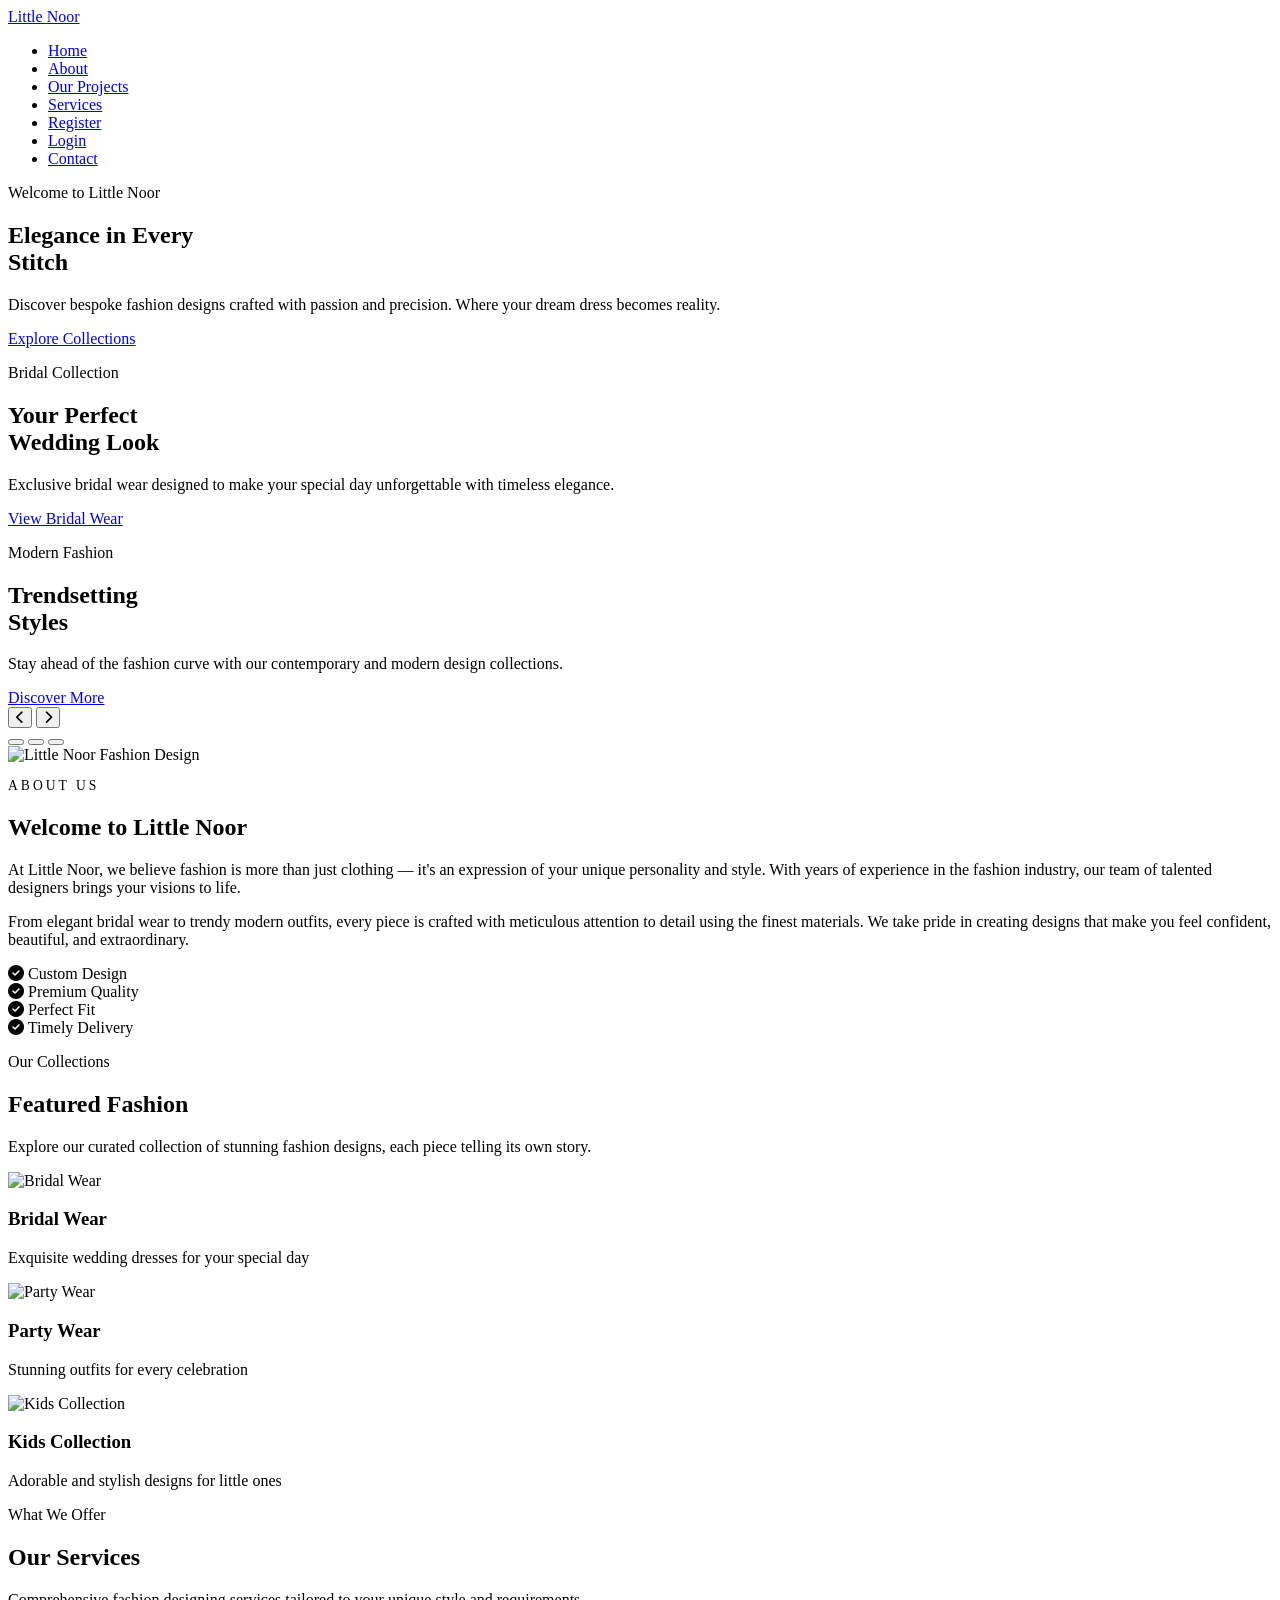
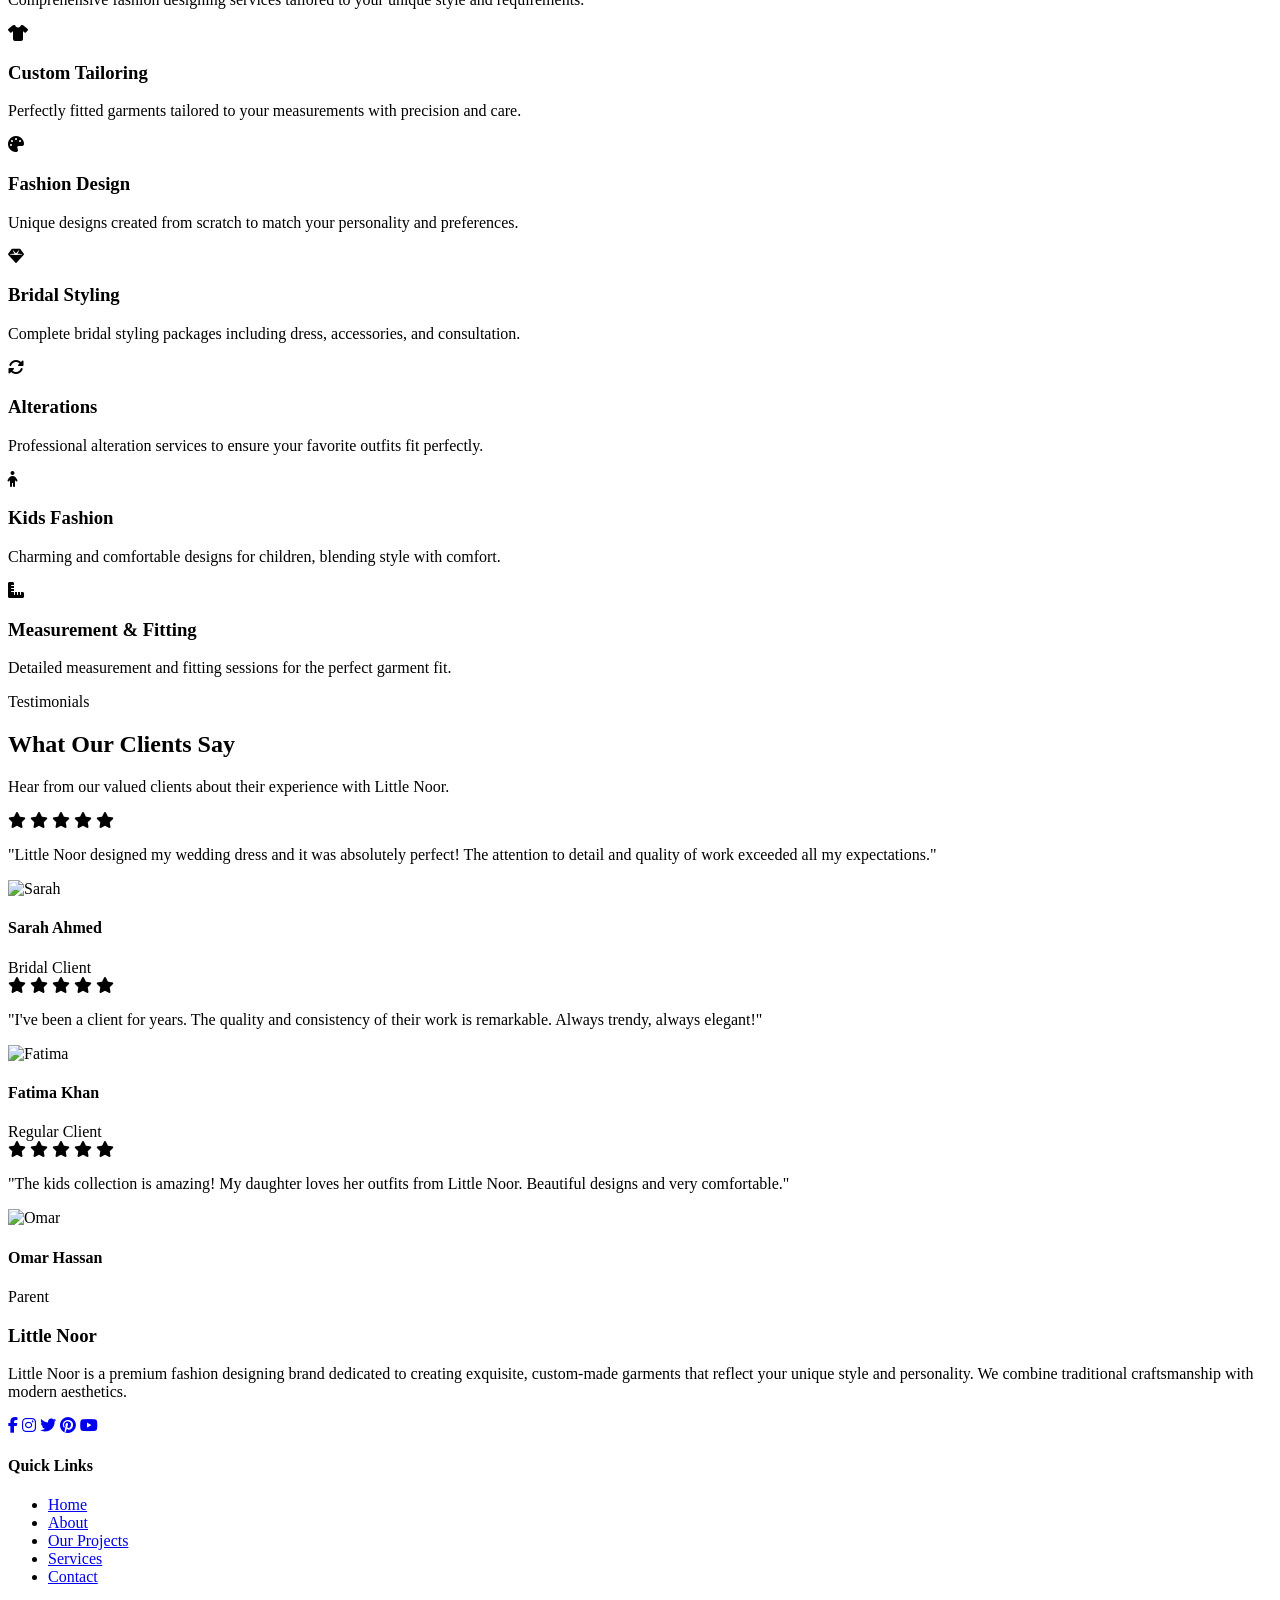
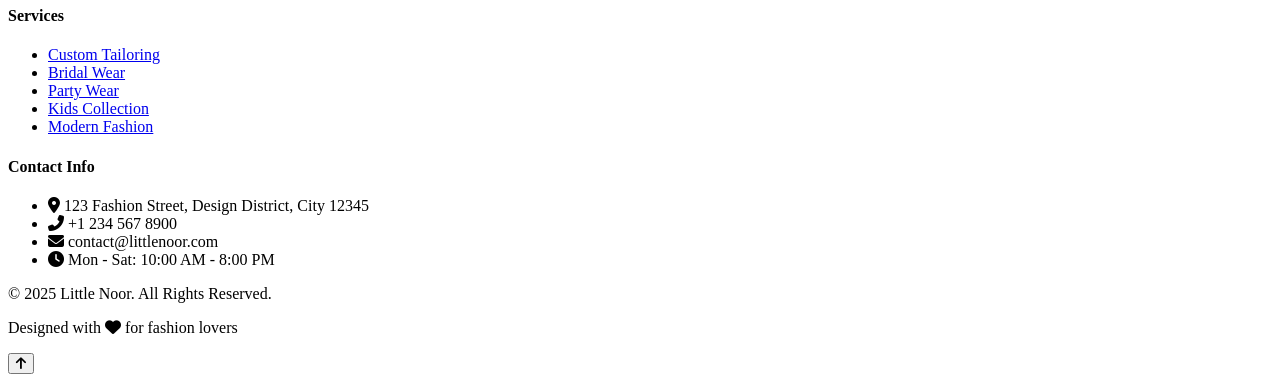
==== index.html @ 5b34e556 "Add files via upload" ====
<!DOCTYPE html>
<html lang="en">
<head>
    <meta charset="UTF-8">
    <meta name="viewport" content="width=device-width, initial-scale=1.0">
    <meta name="description" content="Little Noor - Premium Fashion Designing, Bridal Wear, Party Wear, Kids Collection, Traditional & Modern Fashion">
    <title>Little Noor - Fashion Designing</title>
    <link rel="stylesheet" href="https://cdnjs.cloudflare.com/ajax/libs/font-awesome/6.5.1/css/all.min.css">
    <link rel="stylesheet" href="css/style.css">
    <!-- Favicon -->
    <link rel="icon" type="image/svg+xml" href="data:image/svg+xml,<svg xmlns='http://www.w3.org/2000/svg' viewBox='0 0 100 100'><text y='.9em' font-size='90'>👗</text></svg>">
</head>
<body>

    <!-- Preloader -->
    <div id="preloader">
        <div class="loader"></div>
    </div>

    <!-- Navigation -->
    <nav class="navbar" id="navbar">
        <div class="container">
            <a href="index.html" class="logo">Little <span>Noor</span></a>
            <div class="nav-overlay" id="navOverlay"></div>
            <ul class="nav-menu" id="navMenu">
                <li><a href="index.html" class="nav-link active">Home</a></li>
                <li><a href="#about" class="nav-link">About</a></li>
                <li><a href="projects.html" class="nav-link">Our Projects</a></li>
                <li><a href="#services" class="nav-link">Services</a></li>
                <li><a href="register.html" class="nav-link">Register</a></li>
                <li><a href="login.html" class="nav-link">Login</a></li>
                <li><a href="contact.html" class="nav-link">Contact</a></li>
            </ul>
            <div class="nav-toggle" id="navToggle">
                <span></span>
                <span></span>
                <span></span>
            </div>
        </div>
    </nav>

    <!-- Hero Section with Image Slider -->
    <section class="hero" id="home">
        <div class="hero-slider" id="heroSlider">
            <!-- Slide 1 -->
            <div class="slide active">
                <div class="slide-bg" style="background-image: url('https://images.unsplash.com/photo-1595777457583-95e059d581b8?auto=format&fit=crop&w=1920&q=80');"></div>
                <div class="slide-content">
                    <p class="subtitle">Welcome to Little Noor</p>
                    <h1>Elegance in Every<br>Stitch</h1>
                    <p>Discover bespoke fashion designs crafted with passion and precision. Where your dream dress becomes reality.</p>
                    <a href="projects.html" class="btn btn-primary">Explore Collections</a>
                </div>
            </div>
            <!-- Slide 2 -->
            <div class="slide">
                <div class="slide-bg" style="background-image: url('https://images.unsplash.com/photo-1567401893414-76b7b1e5a7a5?auto=format&fit=crop&w=1920&q=80');"></div>
                <div class="slide-content">
                    <p class="subtitle">Bridal Collection</p>
                    <h1>Your Perfect<br>Wedding Look</h1>
                    <p>Exclusive bridal wear designed to make your special day unforgettable with timeless elegance.</p>
                    <a href="projects.html" class="btn btn-primary">View Bridal Wear</a>
                </div>
            </div>
            <!-- Slide 3 -->
            <div class="slide">
                <div class="slide-bg" style="background-image: url('https://images.unsplash.com/photo-1608236415058-3cd0a419ebe4?auto=format&fit=crop&w=1920&q=80');"></div>
                <div class="slide-content">
                    <p class="subtitle">Modern Fashion</p>
                    <h1>Trendsetting<br>Styles</h1>
                    <p>Stay ahead of the fashion curve with our contemporary and modern design collections.</p>
                    <a href="projects.html" class="btn btn-primary">Discover More</a>
                </div>
            </div>
        </div>
        <div class="overlay"></div>

        <!-- Slider Controls -->
        <div class="slider-arrows">
            <button class="slider-arrow" id="prevSlide"><i class="fas fa-chevron-left"></i></button>
            <button class="slider-arrow" id="nextSlide"><i class="fas fa-chevron-right"></i></button>
        </div>
        <div class="slider-controls">
            <button class="slider-dot active" data-slide="0"></button>
            <button class="slider-dot" data-slide="1"></button>
            <button class="slider-dot" data-slide="2"></button>
        </div>
    </section>

    <!-- Welcome Section -->
    <section class="section welcome" id="about">
        <div class="container">
            <div class="welcome-content">
                <div class="welcome-image fade-in-left">
                    <img src="https://images.unsplash.com/photo-1595777457583-95e059d581b8?auto=format&fit=crop&w=800&q=80" alt="Little Noor Fashion Design">
                </div>
                <div class="welcome-text fade-in-right">
                    <p class="subtitle" style="font-family: var(--font-secondary); font-size: 0.85rem; text-transform: uppercase; letter-spacing: 3px; color: var(--gold); margin-bottom: 10px;">About Us</p>
                    <h2>Welcome to <span>Little Noor</span></h2>
                    <p>At Little Noor, we believe fashion is more than just clothing — it's an expression of your unique personality and style. With years of experience in the fashion industry, our team of talented designers brings your visions to life.</p>
                    <p>From elegant bridal wear to trendy modern outfits, every piece is crafted with meticulous attention to detail using the finest materials. We take pride in creating designs that make you feel confident, beautiful, and extraordinary.</p>
                    <div class="features-list">
                        <div class="feature-item"><i class="fas fa-check-circle"></i> Custom Design</div>
                        <div class="feature-item"><i class="fas fa-check-circle"></i> Premium Quality</div>
                        <div class="feature-item"><i class="fas fa-check-circle"></i> Perfect Fit</div>
                        <div class="feature-item"><i class="fas fa-check-circle"></i> Timely Delivery</div>
                    </div>
                </div>
            </div>
        </div>
    </section>

    <!-- Featured Collections -->
    <section class="section collections" id="collections">
        <div class="container">
            <div class="section-header fade-in">
                <p class="subtitle">Our Collections</p>
                <h2>Featured Fashion</h2>
                <p>Explore our curated collection of stunning fashion designs, each piece telling its own story.</p>
            </div>
            <div class="collections-grid">
                <div class="collection-card fade-in">
                    <img src="https://images.unsplash.com/photo-1567401893414-76b7b1e5a7a5?auto=format&fit=crop&w=600&q=80" alt="Bridal Wear">
                    <div class="card-overlay">
                        <h3>Bridal Wear</h3>
                        <p>Exquisite wedding dresses for your special day</p>
                    </div>
                </div>
                <div class="collection-card fade-in">
                    <img src="https://images.unsplash.com/photo-1595777457583-95e059d581b8?auto=format&fit=crop&w=600&q=80" alt="Party Wear">
                    <div class="card-overlay">
                        <h3>Party Wear</h3>
                        <p>Stunning outfits for every celebration</p>
                    </div>
                </div>
                <div class="collection-card fade-in">
                    <img src="https://images.unsplash.com/photo-1608236415058-3cd0a419ebe4?auto=format&fit=crop&w=600&q=80" alt="Kids Collection">
                    <div class="card-overlay">
                        <h3>Kids Collection</h3>
                        <p>Adorable and stylish designs for little ones</p>
                    </div>
                </div>
            </div>
        </div>
    </section>

    <!-- Services Section -->
    <section class="section services" id="services">
        <div class="container">
            <div class="section-header fade-in">
                <p class="subtitle">What We Offer</p>
                <h2>Our Services</h2>
                <p>Comprehensive fashion designing services tailored to your unique style and requirements.</p>
            </div>
            <div class="services-grid">
                <div class="service-card fade-in">
                    <div class="icon"><i class="fas fa-tshirt"></i></div>
                    <h3>Custom Tailoring</h3>
                    <p>Perfectly fitted garments tailored to your measurements with precision and care.</p>
                </div>
                <div class="service-card fade-in">
                    <div class="icon"><i class="fas fa-palette"></i></div>
                    <h3>Fashion Design</h3>
                    <p>Unique designs created from scratch to match your personality and preferences.</p>
                </div>
                <div class="service-card fade-in">
                    <div class="icon"><i class="fas fa-gem"></i></div>
                    <h3>Bridal Styling</h3>
                    <p>Complete bridal styling packages including dress, accessories, and consultation.</p>
                </div>
                <div class="service-card fade-in">
                    <div class="icon"><i class="fas fa-sync-alt"></i></div>
                    <h3>Alterations</h3>
                    <p>Professional alteration services to ensure your favorite outfits fit perfectly.</p>
                </div>
                <div class="service-card fade-in">
                    <div class="icon"><i class="fas fa-child"></i></div>
                    <h3>Kids Fashion</h3>
                    <p>Charming and comfortable designs for children, blending style with comfort.</p>
                </div>
                <div class="service-card fade-in">
                    <div class="icon"><i class="fas fa-ruler-combined"></i></div>
                    <h3>Measurement & Fitting</h3>
                    <p>Detailed measurement and fitting sessions for the perfect garment fit.</p>
                </div>
            </div>
        </div>
    </section>

    <!-- Testimonials -->
    <section class="section testimonials">
        <div class="container">
            <div class="section-header fade-in">
                <p class="subtitle">Testimonials</p>
                <h2>What Our Clients Say</h2>
                <p>Hear from our valued clients about their experience with Little Noor.</p>
            </div>
            <div class="testimonials-grid">
                <div class="testimonial-card fade-in">
                    <div class="stars">
                        <i class="fas fa-star"></i>
                        <i class="fas fa-star"></i>
                        <i class="fas fa-star"></i>
                        <i class="fas fa-star"></i>
                        <i class="fas fa-star"></i>
                    </div>
                    <p>"Little Noor designed my wedding dress and it was absolutely perfect! The attention to detail and quality of work exceeded all my expectations."</p>
                    <div class="author">
                        <img src="https://images.unsplash.com/photo-1494790108377-be9c29b29330?auto=format&fit=crop&w=100&q=80" alt="Sarah">
                        <div class="author-info">
                            <h4>Sarah Ahmed</h4>
                            <span>Bridal Client</span>
                        </div>
                    </div>
                </div>
                <div class="testimonial-card fade-in">
                    <div class="stars">
                        <i class="fas fa-star"></i>
                        <i class="fas fa-star"></i>
                        <i class="fas fa-star"></i>
                        <i class="fas fa-star"></i>
                        <i class="fas fa-star"></i>
                    </div>
                    <p>"I've been a client for years. The quality and consistency of their work is remarkable. Always trendy, always elegant!"</p>
                    <div class="author">
                        <img src="https://images.unsplash.com/photo-1438761681033-6461ffad8d80?auto=format&fit=crop&w=100&q=80" alt="Fatima">
                        <div class="author-info">
                            <h4>Fatima Khan</h4>
                            <span>Regular Client</span>
                        </div>
                    </div>
                </div>
                <div class="testimonial-card fade-in">
                    <div class="stars">
                        <i class="fas fa-star"></i>
                        <i class="fas fa-star"></i>
                        <i class="fas fa-star"></i>
                        <i class="fas fa-star"></i>
                        <i class="fas fa-star"></i>
                    </div>
                    <p>"The kids collection is amazing! My daughter loves her outfits from Little Noor. Beautiful designs and very comfortable."</p>
                    <div class="author">
                        <img src="https://images.unsplash.com/photo-1472099645785-5658abf4ff4e?auto=format&fit=crop&w=100&q=80" alt="Omar">
                        <div class="author-info">
                            <h4>Omar Hassan</h4>
                            <span>Parent</span>
                        </div>
                    </div>
                </div>
            </div>
        </div>
    </section>

    <!-- Footer -->
    <footer class="footer">
        <div class="container">
            <div class="footer-grid">
                <div class="footer-about">
                    <h3>Little Noor</h3>
                    <p>Little Noor is a premium fashion designing brand dedicated to creating exquisite, custom-made garments that reflect your unique style and personality. We combine traditional craftsmanship with modern aesthetics.</p>
                    <div class="footer-social">
                        <a href="#"><i class="fab fa-facebook-f"></i></a>
                        <a href="#"><i class="fab fa-instagram"></i></a>
                        <a href="#"><i class="fab fa-twitter"></i></a>
                        <a href="#"><i class="fab fa-pinterest"></i></a>
                        <a href="#"><i class="fab fa-youtube"></i></a>
                    </div>
                </div>
                <div>
                    <h4>Quick Links</h4>
                    <ul class="footer-links">
                        <li><a href="index.html">Home</a></li>
                        <li><a href="#about">About</a></li>
                        <li><a href="projects.html">Our Projects</a></li>
                        <li><a href="#services">Services</a></li>
                        <li><a href="contact.html">Contact</a></li>
                    </ul>
                </div>
                <div>
                    <h4>Services</h4>
                    <ul class="footer-links">
                        <li><a href="measurements.html">Custom Tailoring</a></li>
                        <li><a href="projects.html">Bridal Wear</a></li>
                        <li><a href="projects.html">Party Wear</a></li>
                        <li><a href="projects.html">Kids Collection</a></li>
                        <li><a href="projects.html">Modern Fashion</a></li>
                    </ul>
                </div>
                <div>
                    <h4>Contact Info</h4>
                    <ul class="footer-contact">
                        <li>
                            <i class="fas fa-map-marker-alt"></i>
                            <span>123 Fashion Street, Design District, City 12345</span>
                        </li>
                        <li>
                            <i class="fas fa-phone-alt"></i>
                            <span>+1 234 567 8900</span>
                        </li>
                        <li>
                            <i class="fas fa-envelope"></i>
                            <span>contact@littlenoor.com</span>
                        </li>
                        <li>
                            <i class="fas fa-clock"></i>
                            <span>Mon - Sat: 10:00 AM - 8:00 PM</span>
                        </li>
                    </ul>
                </div>
            </div>
            <div class="footer-bottom">
                <p>&copy; 2025 Little Noor. All Rights Reserved.</p>
                <p>Designed with <i class="fas fa-heart" style="color: var(--gold);"></i> for fashion lovers</p>
            </div>
        </div>
    </footer>

    <!-- Scroll to Top -->
    <button class="scroll-top" id="scrollTop"><i class="fas fa-arrow-up"></i></button>

    <!-- Scripts -->
    <script src="js/script.js"></script>
</body>
</html>
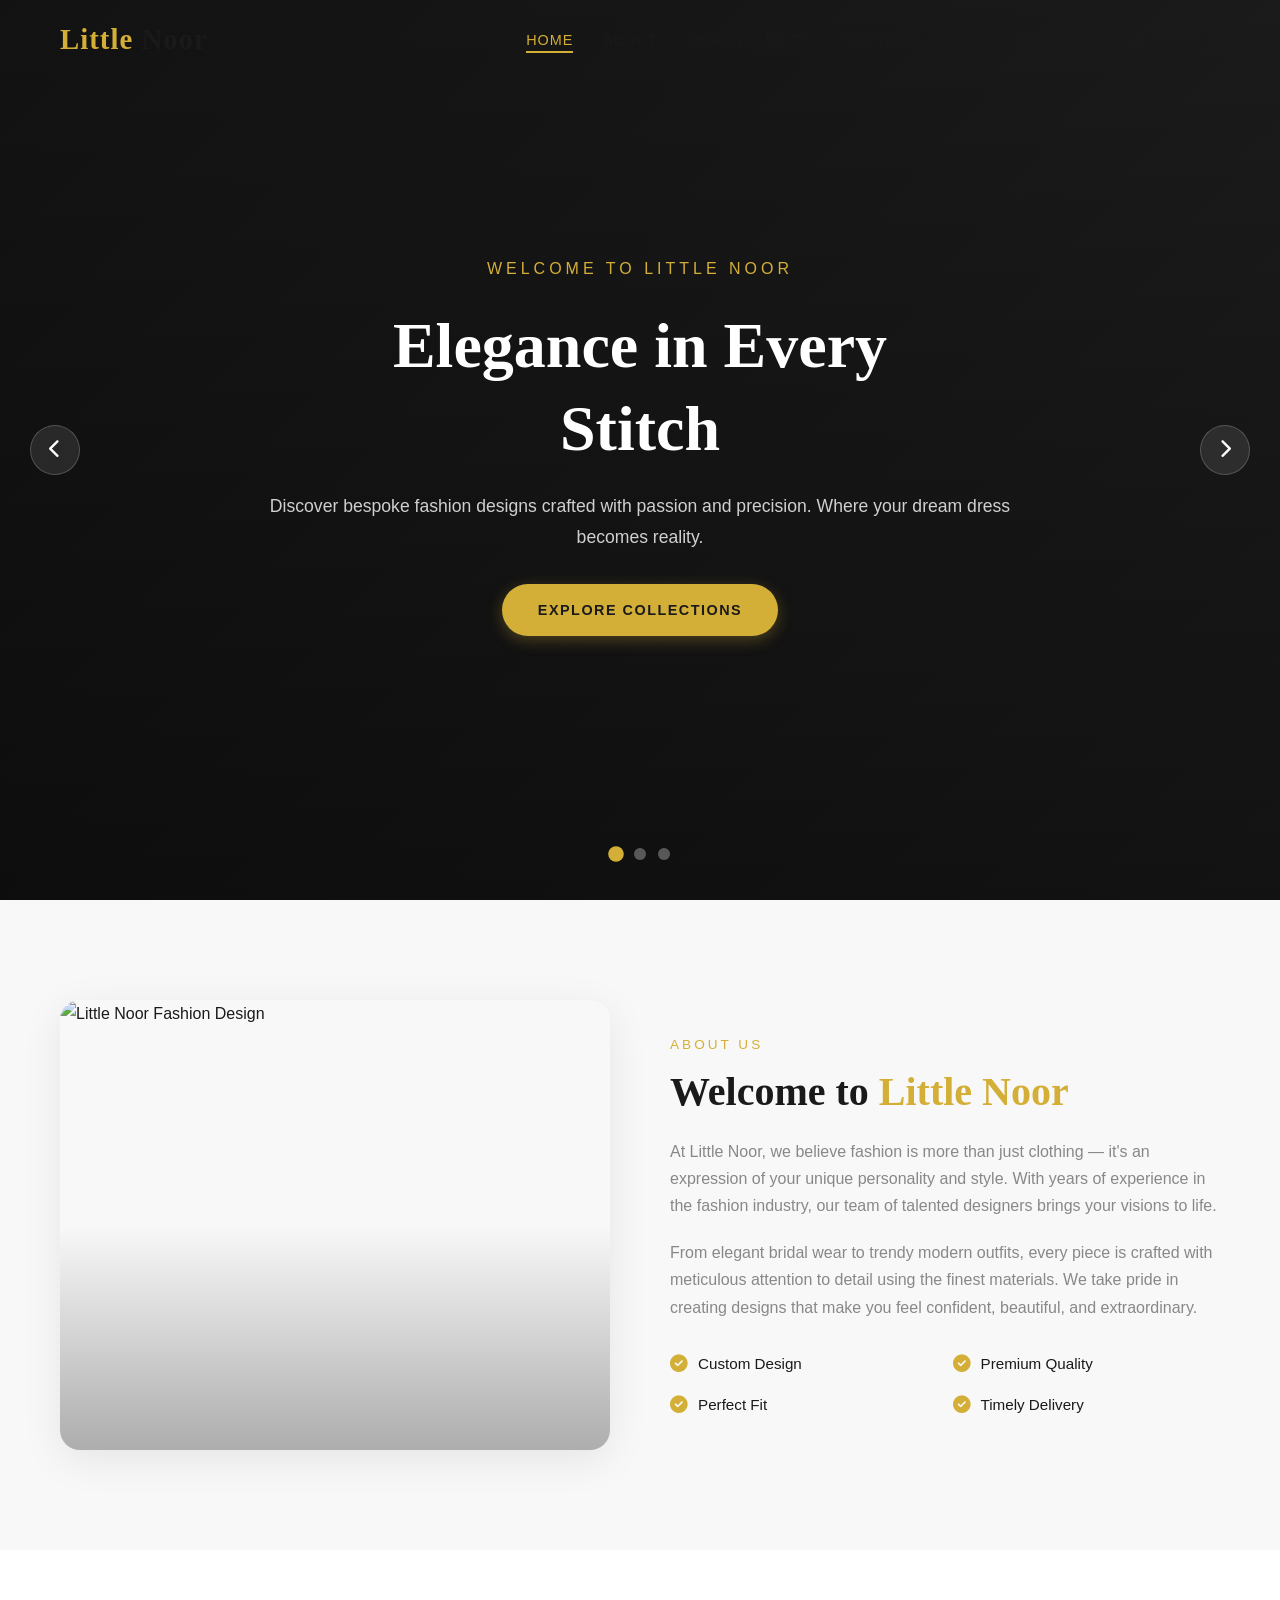
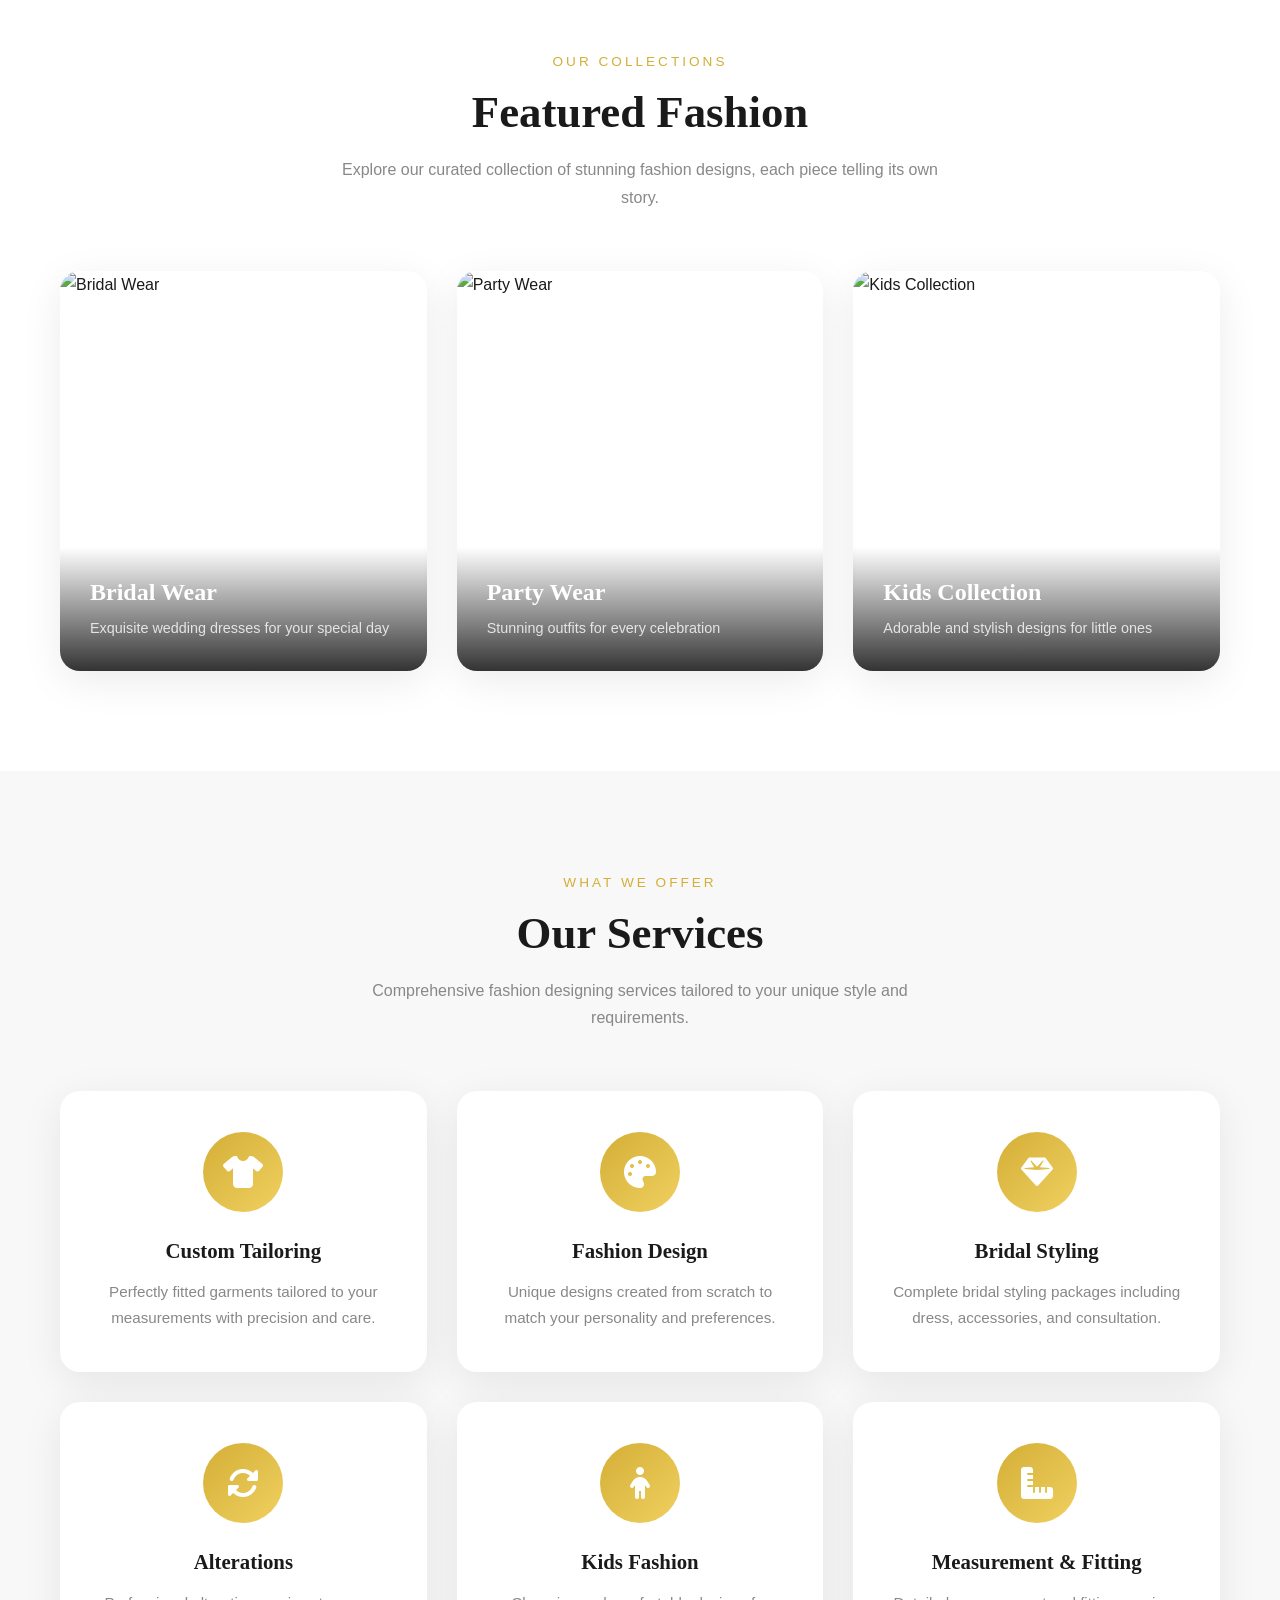
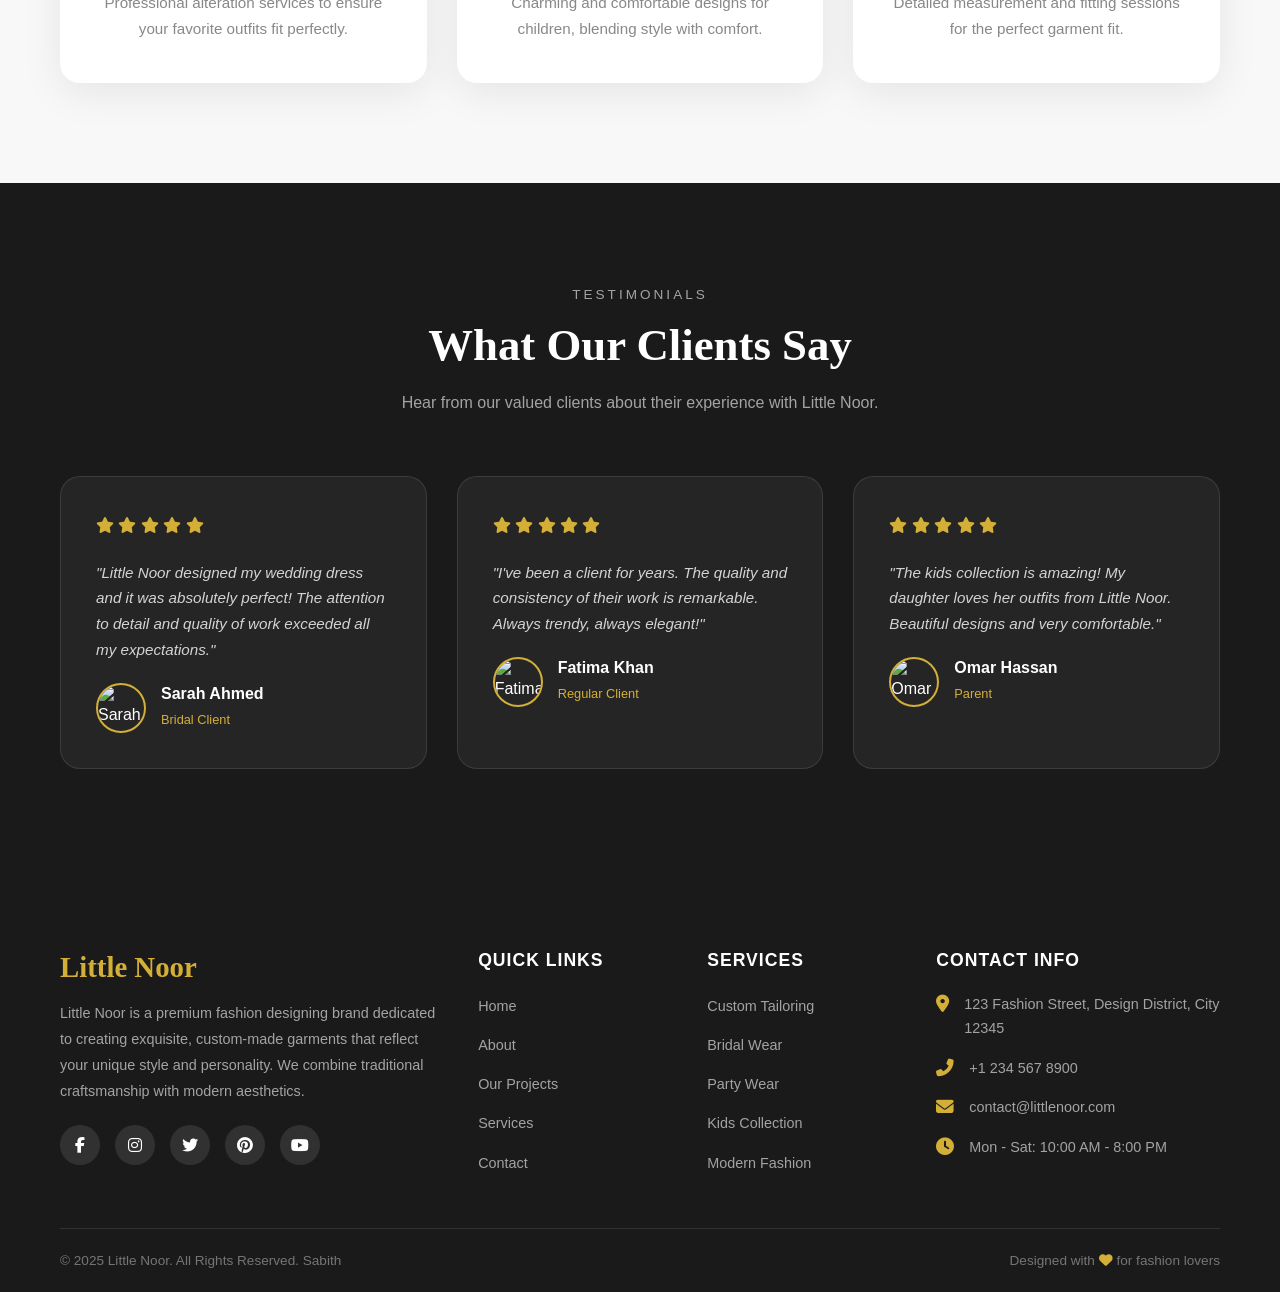
==== commit 356d8ac3: "Update index.html" ====
--- a/index.html
+++ b/index.html
@@ -309,7 +309,7 @@
                 </div>
             </div>
             <div class="footer-bottom">
-                <p>&copy; 2025 Little Noor. All Rights Reserved.</p>
+                <p>&copy; 2025 Little Noor. All Rights Reserved. Sabith</p>
                 <p>Designed with <i class="fas fa-heart" style="color: var(--gold);"></i> for fashion lovers</p>
             </div>
         </div>
--- a/css/style.css
+++ b/css/style.css
@@ -0,0 +1,1453 @@
+/* ===== LITTLE NOOR - Fashion Designing Website ===== */
+/* ===== CSS STYLES ===== */
+
+/* --- Google Fonts --- */
+@import url('https://fonts.googleapis.com/css2?family=Playfair+Display:wght@400;500;600;700&family=Poppins:wght@300;400;500;600;700&display=swap');
+
+/* --- CSS Variables --- */
+:root {
+    --gold: #D4AF37;
+    --gold-light: #F0D060;
+    --gold-dark: #B8960F;
+    --white: #FFFFFF;
+    --black: #1A1A1A;
+    --black-light: #2D2D2D;
+    --soft-pink: #F5E6E8;
+    --soft-pink-dark: #E8C4CA;
+    --gray: #888888;
+    --light-gray: #F8F8F8;
+    --shadow: 0 10px 40px rgba(0, 0, 0, 0.08);
+    --shadow-hover: 0 20px 60px rgba(0, 0, 0, 0.15);
+    --transition: all 0.4s cubic-bezier(0.25, 0.46, 0.45, 0.94);
+    --font-primary: 'Playfair Display', serif;
+    --font-secondary: 'Poppins', sans-serif;
+    --glass-bg: rgba(255, 255, 255, 0.15);
+    --glass-border: rgba(255, 255, 255, 0.25);
+    --glass-shadow: 0 8px 32px rgba(0, 0, 0, 0.1);
+}
+
+/* --- Reset & Base --- */
+*, *::before, *::after {
+    margin: 0;
+    padding: 0;
+    box-sizing: border-box;
+}
+
+html {
+    scroll-behavior: smooth;
+    font-size: 16px;
+}
+
+body {
+    font-family: var(--font-secondary);
+    color: var(--black);
+    background: var(--white);
+    overflow-x: hidden;
+    line-height: 1.7;
+}
+
+a {
+    text-decoration: none;
+    color: inherit;
+    transition: var(--transition);
+}
+
+ul {
+    list-style: none;
+}
+
+img {
+    max-width: 100%;
+    height: auto;
+    display: block;
+}
+
+.container {
+    max-width: 1200px;
+    margin: 0 auto;
+    padding: 0 20px;
+}
+
+h1, h2, h3, h4, h5, h6 {
+    font-family: var(--font-primary);
+    line-height: 1.3;
+}
+
+/* --- Preloader --- */
+#preloader {
+    position: fixed;
+    top: 0;
+    left: 0;
+    width: 100%;
+    height: 100%;
+    background: var(--white);
+    display: flex;
+    align-items: center;
+    justify-content: center;
+    z-index: 99999;
+    transition: opacity 0.6s ease, visibility 0.6s ease;
+}
+
+#preloader.hidden {
+    opacity: 0;
+    visibility: hidden;
+}
+
+.loader {
+    width: 60px;
+    height: 60px;
+    border: 4px solid var(--soft-pink);
+    border-top-color: var(--gold);
+    border-radius: 50%;
+    animation: spin 0.8s linear infinite;
+}
+
+@keyframes spin {
+    to { transform: rotate(360deg); }
+}
+
+/* --- Navigation --- */
+.navbar {
+    position: fixed;
+    top: 0;
+    left: 0;
+    width: 100%;
+    z-index: 1000;
+    padding: 15px 0;
+    transition: var(--transition);
+    background: transparent;
+}
+
+.navbar.scrolled {
+    background: rgba(255, 255, 255, 0.95);
+    backdrop-filter: blur(20px);
+    -webkit-backdrop-filter: blur(20px);
+    box-shadow: 0 2px 20px rgba(0, 0, 0, 0.08);
+    padding: 10px 0;
+}
+
+.navbar .container {
+    display: flex;
+    align-items: center;
+    justify-content: space-between;
+}
+
+.logo {
+    font-family: var(--font-primary);
+    font-size: 1.8rem;
+    font-weight: 700;
+    color: var(--gold);
+    letter-spacing: 1px;
+}
+
+.logo span {
+    color: var(--black);
+}
+
+.nav-menu {
+    display: flex;
+    align-items: center;
+    gap: 30px;
+}
+
+.nav-link {
+    font-family: var(--font-secondary);
+    font-size: 0.9rem;
+    font-weight: 500;
+    color: var(--black);
+    text-transform: uppercase;
+    letter-spacing: 1px;
+    position: relative;
+    padding: 5px 0;
+}
+
+.nav-link::after {
+    content: '';
+    position: absolute;
+    bottom: 0;
+    left: 0;
+    width: 0;
+    height: 2px;
+    background: var(--gold);
+    transition: var(--transition);
+}
+
+.nav-link:hover::after,
+.nav-link.active::after {
+    width: 100%;
+}
+
+.nav-link:hover {
+    color: var(--gold);
+}
+
+.nav-link.active {
+    color: var(--gold);
+}
+
+.nav-toggle {
+    display: none;
+    flex-direction: column;
+    cursor: pointer;
+    gap: 5px;
+}
+
+.nav-toggle span {
+    display: block;
+    width: 25px;
+    height: 2px;
+    background: var(--black);
+    transition: var(--transition);
+    border-radius: 2px;
+}
+
+.nav-toggle.active span:nth-child(1) {
+    transform: rotate(45deg) translate(5px, 5px);
+}
+
+.nav-toggle.active span:nth-child(2) {
+    opacity: 0;
+}
+
+.nav-toggle.active span:nth-child(3) {
+    transform: rotate(-45deg) translate(5px, -5px);
+}
+
+/* --- Hero Section --- */
+.hero {
+    position: relative;
+    height: 100vh;
+    min-height: 600px;
+    background: linear-gradient(135deg, var(--black) 0%, var(--black-light) 100%);
+    overflow: hidden;
+    display: flex;
+    align-items: center;
+}
+
+.hero-slider {
+    position: absolute;
+    top: 0;
+    left: 0;
+    width: 100%;
+    height: 100%;
+}
+
+.slide {
+    position: absolute;
+    top: 0;
+    left: 0;
+    width: 100%;
+    height: 100%;
+    opacity: 0;
+    transition: opacity 1.5s ease;
+    display: flex;
+    align-items: center;
+    justify-content: center;
+}
+
+.slide.active {
+    opacity: 1;
+}
+
+.slide-bg {
+    position: absolute;
+    top: 0;
+    left: 0;
+    width: 100%;
+    height: 100%;
+    background-size: cover;
+    background-position: center;
+    filter: brightness(0.4);
+}
+
+.slide-content {
+    position: relative;
+    z-index: 2;
+    text-align: center;
+    color: var(--white);
+    max-width: 800px;
+    padding: 0 20px;
+}
+
+.slide-content .subtitle {
+    font-family: var(--font-secondary);
+    font-size: 1rem;
+    text-transform: uppercase;
+    letter-spacing: 4px;
+    color: var(--gold);
+    margin-bottom: 20px;
+}
+
+.slide-content h1 {
+    font-size: 4rem;
+    font-weight: 700;
+    margin-bottom: 20px;
+    color: var(--white);
+}
+
+.slide-content p {
+    font-size: 1.1rem;
+    color: rgba(255, 255, 255, 0.8);
+    margin-bottom: 30px;
+    line-height: 1.8;
+}
+
+.hero .overlay {
+    position: absolute;
+    top: 0;
+    left: 0;
+    width: 100%;
+    height: 100%;
+    background: linear-gradient(180deg, rgba(0,0,0,0.3) 0%, rgba(0,0,0,0.6) 100%);
+    z-index: 1;
+}
+
+.slider-controls {
+    position: absolute;
+    bottom: 40px;
+    left: 50%;
+    transform: translateX(-50%);
+    display: flex;
+    gap: 12px;
+    z-index: 3;
+}
+
+.slider-dot {
+    width: 12px;
+    height: 12px;
+    border-radius: 50%;
+    background: rgba(255, 255, 255, 0.3);
+    border: none;
+    cursor: pointer;
+    transition: var(--transition);
+}
+
+.slider-dot.active {
+    background: var(--gold);
+    transform: scale(1.3);
+}
+
+.slider-arrows {
+    position: absolute;
+    top: 50%;
+    transform: translateY(-50%);
+    width: 100%;
+    display: flex;
+    justify-content: space-between;
+    padding: 0 30px;
+    z-index: 3;
+    pointer-events: none;
+}
+
+.slider-arrow {
+    pointer-events: all;
+    width: 50px;
+    height: 50px;
+    border-radius: 50%;
+    background: rgba(255, 255, 255, 0.1);
+    backdrop-filter: blur(10px);
+    border: 1px solid rgba(255, 255, 255, 0.2);
+    color: var(--white);
+    font-size: 1.2rem;
+    cursor: pointer;
+    transition: var(--transition);
+    display: flex;
+    align-items: center;
+    justify-content: center;
+}
+
+.slider-arrow:hover {
+    background: var(--gold);
+    border-color: var(--gold);
+}
+
+/* --- Buttons --- */
+.btn {
+    display: inline-block;
+    padding: 14px 36px;
+    border-radius: 50px;
+    font-family: var(--font-secondary);
+    font-size: 0.9rem;
+    font-weight: 600;
+    text-transform: uppercase;
+    letter-spacing: 1.5px;
+    cursor: pointer;
+    transition: var(--transition);
+    border: none;
+    position: relative;
+    overflow: hidden;
+}
+
+.btn-primary {
+    background: var(--gold);
+    color: var(--black);
+    box-shadow: 0 4px 15px rgba(212, 175, 55, 0.3);
+}
+
+.btn-primary:hover {
+    background: var(--gold-dark);
+    transform: translateY(-3px);
+    box-shadow: 0 8px 25px rgba(212, 175, 55, 0.4);
+}
+
+.btn-secondary {
+    background: transparent;
+    color: var(--white);
+    border: 2px solid var(--white);
+}
+
+.btn-secondary:hover {
+    background: var(--white);
+    color: var(--black);
+}
+
+.btn-dark {
+    background: var(--black);
+    color: var(--white);
+    border: 2px solid var(--black);
+}
+
+.btn-dark:hover {
+    background: transparent;
+    color: var(--black);
+}
+
+.btn-gold-outline {
+    background: transparent;
+    color: var(--gold);
+    border: 2px solid var(--gold);
+}
+
+.btn-gold-outline:hover {
+    background: var(--gold);
+    color: var(--black);
+}
+
+/* --- Section Styles --- */
+.section {
+    padding: 100px 0;
+    position: relative;
+}
+
+.section-header {
+    text-align: center;
+    margin-bottom: 60px;
+}
+
+.section-header .subtitle {
+    font-family: var(--font-secondary);
+    font-size: 0.85rem;
+    text-transform: uppercase;
+    letter-spacing: 3px;
+    color: var(--gold);
+    margin-bottom: 10px;
+}
+
+.section-header h2 {
+    font-size: 2.8rem;
+    color: var(--black);
+    margin-bottom: 15px;
+}
+
+.section-header p {
+    color: var(--gray);
+    font-size: 1rem;
+    max-width: 600px;
+    margin: 0 auto;
+}
+
+/* --- Welcome Section --- */
+.welcome {
+    background: var(--light-gray);
+}
+
+.welcome-content {
+    display: grid;
+    grid-template-columns: 1fr 1fr;
+    gap: 60px;
+    align-items: center;
+}
+
+.welcome-image {
+    position: relative;
+    border-radius: 20px;
+    overflow: hidden;
+    box-shadow: var(--shadow);
+}
+
+.welcome-image img {
+    width: 100%;
+    height: 450px;
+    object-fit: cover;
+    transition: var(--transition);
+}
+
+.welcome-image:hover img {
+    transform: scale(1.05);
+}
+
+.welcome-image::after {
+    content: '';
+    position: absolute;
+    bottom: 0;
+    left: 0;
+    width: 100%;
+    height: 50%;
+    background: linear-gradient(transparent, rgba(0,0,0,0.3));
+}
+
+.welcome-text h2 {
+    font-size: 2.5rem;
+    margin-bottom: 20px;
+}
+
+.welcome-text h2 span {
+    color: var(--gold);
+}
+
+.welcome-text p {
+    color: var(--gray);
+    margin-bottom: 20px;
+    font-size: 1rem;
+}
+
+.features-list {
+    display: grid;
+    grid-template-columns: 1fr 1fr;
+    gap: 15px;
+    margin-top: 30px;
+}
+
+.feature-item {
+    display: flex;
+    align-items: center;
+    gap: 10px;
+    font-size: 0.95rem;
+}
+
+.feature-item i {
+    color: var(--gold);
+    font-size: 1.1rem;
+}
+
+/* --- Collections / Services Section --- */
+.collections {
+    background: var(--white);
+}
+
+.collections-grid {
+    display: grid;
+    grid-template-columns: repeat(3, 1fr);
+    gap: 30px;
+}
+
+.collection-card {
+    position: relative;
+    border-radius: 20px;
+    overflow: hidden;
+    box-shadow: var(--shadow);
+    transition: var(--transition);
+    cursor: pointer;
+    height: 400px;
+}
+
+.collection-card:hover {
+    transform: translateY(-10px);
+    box-shadow: var(--shadow-hover);
+}
+
+.collection-card img {
+    width: 100%;
+    height: 100%;
+    object-fit: cover;
+    transition: var(--transition);
+}
+
+.collection-card:hover img {
+    transform: scale(1.1);
+}
+
+.collection-card .card-overlay {
+    position: absolute;
+    bottom: 0;
+    left: 0;
+    width: 100%;
+    padding: 30px;
+    background: linear-gradient(transparent, rgba(0,0,0,0.8));
+    color: var(--white);
+    transition: var(--transition);
+}
+
+.collection-card .card-overlay h3 {
+    font-size: 1.5rem;
+    margin-bottom: 8px;
+}
+
+.collection-card .card-overlay p {
+    font-size: 0.9rem;
+    opacity: 0.8;
+}
+
+/* --- Glassmorphism Cards --- */
+.glass-card {
+    background: var(--glass-bg);
+    backdrop-filter: blur(12px);
+    -webkit-backdrop-filter: blur(12px);
+    border: 1px solid var(--glass-border);
+    border-radius: 20px;
+    box-shadow: var(--glass-shadow);
+    padding: 30px;
+    transition: var(--transition);
+}
+
+.glass-card:hover {
+    transform: translateY(-5px);
+    box-shadow: 0 12px 40px rgba(0, 0, 0, 0.15);
+}
+
+/* --- Services Section --- */
+.services {
+    background: var(--light-gray);
+}
+
+.services-grid {
+    display: grid;
+    grid-template-columns: repeat(3, 1fr);
+    gap: 30px;
+}
+
+.service-card {
+    background: var(--white);
+    padding: 40px 30px;
+    border-radius: 20px;
+    text-align: center;
+    box-shadow: var(--shadow);
+    transition: var(--transition);
+    border: 1px solid transparent;
+}
+
+.service-card:hover {
+    border-color: var(--gold);
+    transform: translateY(-8px);
+    box-shadow: var(--shadow-hover);
+}
+
+.service-card .icon {
+    width: 80px;
+    height: 80px;
+    margin: 0 auto 25px;
+    background: linear-gradient(135deg, var(--gold), var(--gold-light));
+    border-radius: 50%;
+    display: flex;
+    align-items: center;
+    justify-content: center;
+    font-size: 2rem;
+    color: var(--white);
+}
+
+.service-card h3 {
+    font-size: 1.3rem;
+    margin-bottom: 15px;
+}
+
+.service-card p {
+    color: var(--gray);
+    font-size: 0.95rem;
+}
+
+/* --- Testimonials --- */
+.testimonials {
+    background: var(--black);
+    color: var(--white);
+}
+
+.testimonials .section-header h2 {
+    color: var(--white);
+}
+
+.testimonials .section-header p {
+    color: rgba(255, 255, 255, 0.6);
+}
+
+.testimonials-grid {
+    display: grid;
+    grid-template-columns: repeat(3, 1fr);
+    gap: 30px;
+}
+
+.testimonial-card {
+    background: rgba(255, 255, 255, 0.05);
+    border: 1px solid rgba(255, 255, 255, 0.1);
+    border-radius: 20px;
+    padding: 35px;
+    transition: var(--transition);
+}
+
+.testimonial-card:hover {
+    background: rgba(255, 255, 255, 0.1);
+    transform: translateY(-5px);
+}
+
+.testimonial-card .stars {
+    color: var(--gold);
+    margin-bottom: 20px;
+    font-size: 1rem;
+}
+
+.testimonial-card p {
+    color: rgba(255, 255, 255, 0.8);
+    font-style: italic;
+    margin-bottom: 20px;
+    font-size: 0.95rem;
+}
+
+.testimonial-card .author {
+    display: flex;
+    align-items: center;
+    gap: 15px;
+}
+
+.testimonial-card .author img {
+    width: 50px;
+    height: 50px;
+    border-radius: 50%;
+    object-fit: cover;
+    border: 2px solid var(--gold);
+}
+
+.testimonial-card .author-info h4 {
+    font-family: var(--font-secondary);
+    font-size: 1rem;
+    color: var(--white);
+}
+
+.testimonial-card .author-info span {
+    font-size: 0.8rem;
+    color: var(--gold);
+}
+
+/* --- Footer --- */
+.footer {
+    background: var(--black);
+    color: var(--white);
+    padding: 80px 0 0;
+}
+
+.footer-grid {
+    display: grid;
+    grid-template-columns: 2fr 1fr 1fr 1.5fr;
+    gap: 40px;
+    margin-bottom: 40px;
+}
+
+.footer-about h3 {
+    font-size: 1.8rem;
+    color: var(--gold);
+    margin-bottom: 15px;
+}
+
+.footer-about p {
+    color: rgba(255, 255, 255, 0.6);
+    font-size: 0.9rem;
+    line-height: 1.8;
+}
+
+.footer h4 {
+    font-family: var(--font-secondary);
+    font-size: 1.1rem;
+    text-transform: uppercase;
+    letter-spacing: 1px;
+    margin-bottom: 20px;
+    color: var(--white);
+}
+
+.footer-links li {
+    margin-bottom: 12px;
+}
+
+.footer-links a {
+    color: rgba(255, 255, 255, 0.6);
+    font-size: 0.9rem;
+    transition: var(--transition);
+}
+
+.footer-links a:hover {
+    color: var(--gold);
+    padding-left: 5px;
+}
+
+.footer-contact li {
+    display: flex;
+    align-items: flex-start;
+    gap: 15px;
+    margin-bottom: 15px;
+    color: rgba(255, 255, 255, 0.6);
+    font-size: 0.9rem;
+}
+
+.footer-contact i {
+    color: var(--gold);
+    font-size: 1.1rem;
+    margin-top: 3px;
+}
+
+.footer-social {
+    display: flex;
+    gap: 15px;
+    margin-top: 20px;
+}
+
+.footer-social a {
+    width: 40px;
+    height: 40px;
+    border-radius: 50%;
+    background: rgba(255, 255, 255, 0.1);
+    display: flex;
+    align-items: center;
+    justify-content: center;
+    color: var(--white);
+    transition: var(--transition);
+}
+
+.footer-social a:hover {
+    background: var(--gold);
+    color: var(--black);
+    transform: translateY(-3px);
+}
+
+.footer-bottom {
+    border-top: 1px solid rgba(255, 255, 255, 0.1);
+    padding: 20px 0;
+    display: flex;
+    justify-content: space-between;
+    align-items: center;
+    font-size: 0.85rem;
+    color: rgba(255, 255, 255, 0.4);
+}
+
+/* --- Scroll-to-Top --- */
+.scroll-top {
+    position: fixed;
+    bottom: 30px;
+    right: 30px;
+    width: 45px;
+    height: 45px;
+    background: var(--gold);
+    color: var(--black);
+    border: none;
+    border-radius: 50%;
+    font-size: 1.2rem;
+    cursor: pointer;
+    z-index: 999;
+    opacity: 0;
+    visibility: hidden;
+    transition: var(--transition);
+    box-shadow: 0 4px 15px rgba(212, 175, 55, 0.3);
+}
+
+.scroll-top.visible {
+    opacity: 1;
+    visibility: visible;
+}
+
+.scroll-top:hover {
+    background: var(--gold-dark);
+    transform: translateY(-3px);
+}
+
+/* --- Forms --- */
+.form-section {
+    padding: 140px 0 100px;
+    min-height: 100vh;
+    background: linear-gradient(135deg, var(--light-gray) 0%, var(--white) 100%);
+}
+
+.form-container {
+    max-width: 500px;
+    margin: 0 auto;
+    background: var(--white);
+    border-radius: 20px;
+    padding: 50px 40px;
+    box-shadow: var(--shadow);
+}
+
+.form-container.wide {
+    max-width: 650px;
+}
+
+.form-header {
+    text-align: center;
+    margin-bottom: 35px;
+}
+
+.form-header .logo-text {
+    font-family: var(--font-primary);
+    font-size: 2rem;
+    color: var(--gold);
+    margin-bottom: 5px;
+}
+
+.form-header h2 {
+    font-size: 1.8rem;
+    margin-bottom: 10px;
+}
+
+.form-header p {
+    color: var(--gray);
+    font-size: 0.9rem;
+}
+
+.form-group {
+    margin-bottom: 22px;
+}
+
+.form-group label {
+    display: block;
+    margin-bottom: 8px;
+    font-size: 0.85rem;
+    font-weight: 500;
+    color: var(--black);
+    text-transform: uppercase;
+    letter-spacing: 0.5px;
+}
+
+.form-group input,
+.form-group textarea,
+.form-group select {
+    width: 100%;
+    padding: 14px 18px;
+    border: 2px solid #E8E8E8;
+    border-radius: 12px;
+    font-family: var(--font-secondary);
+    font-size: 0.95rem;
+    transition: var(--transition);
+    background: var(--light-gray);
+    outline: none;
+}
+
+.form-group input:focus,
+.form-group textarea:focus,
+.form-group select:focus {
+    border-color: var(--gold);
+    background: var(--white);
+    box-shadow: 0 0 0 4px rgba(212, 175, 55, 0.1);
+}
+
+.form-group textarea {
+    resize: vertical;
+    min-height: 120px;
+}
+
+.form-group .error-message {
+    font-size: 0.8rem;
+    color: #E74C3C;
+    margin-top: 5px;
+    display: none;
+}
+
+.form-group.invalid input,
+.form-group.invalid textarea {
+    border-color: #E74C3C;
+}
+
+.form-group.invalid .error-message {
+    display: block;
+}
+
+.form-group .password-toggle {
+    position: relative;
+}
+
+.form-group .password-toggle input {
+    padding-right: 45px;
+}
+
+.form-group .password-toggle i {
+    position: absolute;
+    right: 15px;
+    top: 50%;
+    transform: translateY(-50%);
+    cursor: pointer;
+    color: var(--gray);
+}
+
+.form-row {
+    display: grid;
+    grid-template-columns: 1fr 1fr;
+    gap: 20px;
+}
+
+.form-actions {
+    display: flex;
+    gap: 15px;
+    margin-top: 30px;
+}
+
+.form-actions .btn {
+    flex: 1;
+    text-align: center;
+}
+
+.form-footer {
+    text-align: center;
+    margin-top: 25px;
+    font-size: 0.9rem;
+    color: var(--gray);
+}
+
+.form-footer a {
+    color: var(--gold);
+    font-weight: 600;
+}
+
+.form-footer a:hover {
+    text-decoration: underline;
+}
+
+/* --- Success Alert --- */
+.success-alert {
+    display: none;
+    background: linear-gradient(135deg, #27AE60, #2ECC71);
+    color: var(--white);
+    padding: 20px 30px;
+    border-radius: 12px;
+    text-align: center;
+    margin-bottom: 25px;
+    animation: slideDown 0.5s ease;
+}
+
+.success-alert.show {
+    display: block;
+}
+
+.success-alert i {
+    font-size: 2.5rem;
+    margin-bottom: 10px;
+}
+
+.success-alert h3 {
+    font-size: 1.3rem;
+    margin-bottom: 5px;
+}
+
+.success-alert p {
+    font-size: 0.9rem;
+    opacity: 0.9;
+}
+
+@keyframes slideDown {
+    from {
+        opacity: 0;
+        transform: translateY(-20px);
+    }
+    to {
+        opacity: 1;
+        transform: translateY(0);
+    }
+}
+
+/* --- Dashboard --- */
+.dashboard {
+    padding: 140px 0 100px;
+    min-height: 100vh;
+    background: linear-gradient(135deg, var(--light-gray), var(--white));
+}
+
+.dashboard-card {
+    max-width: 800px;
+    margin: 0 auto;
+    background: var(--white);
+    border-radius: 20px;
+    padding: 60px 50px;
+    box-shadow: var(--shadow);
+    text-align: center;
+}
+
+.dashboard-card .welcome-icon {
+    font-size: 4rem;
+    color: var(--gold);
+    margin-bottom: 25px;
+}
+
+.dashboard-card h1 {
+    font-size: 2.5rem;
+    margin-bottom: 15px;
+}
+
+.dashboard-card h1 span {
+    color: var(--gold);
+}
+
+.dashboard-card p {
+    font-size: 1.1rem;
+    color: var(--gray);
+    margin-bottom: 30px;
+}
+
+.dashboard-links {
+    display: flex;
+    gap: 20px;
+    justify-content: center;
+    flex-wrap: wrap;
+}
+
+/* --- Projects Gallery --- */
+.projects-hero {
+    padding: 140px 0 80px;
+    background: linear-gradient(135deg, var(--black), var(--black-light));
+    text-align: center;
+    color: var(--white);
+}
+
+.projects-hero h1 {
+    font-size: 3rem;
+    margin-bottom: 15px;
+}
+
+.projects-hero p {
+    color: rgba(255, 255, 255, 0.7);
+    font-size: 1.1rem;
+}
+
+.projects-grid {
+    display: grid;
+    grid-template-columns: repeat(3, 1fr);
+    gap: 30px;
+    padding: 80px 0;
+}
+
+.project-card {
+    border-radius: 20px;
+    overflow: hidden;
+    box-shadow: var(--shadow);
+    transition: var(--transition);
+    background: var(--white);
+}
+
+.project-card:hover {
+    transform: translateY(-10px);
+    box-shadow: var(--shadow-hover);
+}
+
+.project-card .project-image {
+    height: 280px;
+    overflow: hidden;
+    position: relative;
+}
+
+.project-card .project-image img {
+    width: 100%;
+    height: 100%;
+    object-fit: cover;
+    transition: var(--transition);
+}
+
+.project-card:hover .project-image img {
+    transform: scale(1.1);
+}
+
+.project-card .project-info {
+    padding: 25px;
+}
+
+.project-card .project-info h3 {
+    font-size: 1.3rem;
+    margin-bottom: 10px;
+}
+
+.project-card .project-info p {
+    color: var(--gray);
+    font-size: 0.9rem;
+}
+
+.project-card .project-tag {
+    display: inline-block;
+    padding: 5px 15px;
+    background: var(--soft-pink);
+    color: var(--gold-dark);
+    border-radius: 20px;
+    font-size: 0.8rem;
+    font-weight: 500;
+    margin-bottom: 10px;
+}
+
+/* --- Contact Section --- */
+.contact-section {
+    padding: 140px 0 100px;
+}
+
+.contact-wrapper {
+    display: grid;
+    grid-template-columns: 1fr 1fr;
+    gap: 60px;
+    align-items: start;
+}
+
+.contact-info h2 {
+    font-size: 2.2rem;
+    margin-bottom: 20px;
+}
+
+.contact-info h2 span {
+    color: var(--gold);
+}
+
+.contact-info > p {
+    color: var(--gray);
+    margin-bottom: 40px;
+}
+
+.contact-details {
+    display: flex;
+    flex-direction: column;
+    gap: 25px;
+}
+
+.contact-detail {
+    display: flex;
+    align-items: flex-start;
+    gap: 20px;
+}
+
+.contact-detail .icon {
+    width: 55px;
+    height: 55px;
+    min-width: 55px;
+    background: linear-gradient(135deg, var(--gold), var(--gold-light));
+    border-radius: 50%;
+    display: flex;
+    align-items: center;
+    justify-content: center;
+    font-size: 1.3rem;
+    color: var(--white);
+}
+
+.contact-detail .text h4 {
+    font-family: var(--font-secondary);
+    font-size: 1rem;
+    margin-bottom: 5px;
+}
+
+.contact-detail .text p {
+    color: var(--gray);
+    font-size: 0.9rem;
+}
+
+.contact-form {
+    background: var(--white);
+    padding: 40px;
+    border-radius: 20px;
+    box-shadow: var(--shadow);
+}
+
+/* --- Animations --- */
+.fade-in {
+    opacity: 0;
+    transform: translateY(30px);
+    transition: opacity 0.6s ease, transform 0.6s ease;
+}
+
+.fade-in.visible {
+    opacity: 1;
+    transform: translateY(0);
+}
+
+.fade-in-left {
+    opacity: 0;
+    transform: translateX(-40px);
+    transition: opacity 0.6s ease, transform 0.6s ease;
+}
+
+.fade-in-left.visible {
+    opacity: 1;
+    transform: translateX(0);
+}
+
+.fade-in-right {
+    opacity: 0;
+    transform: translateX(40px);
+    transition: opacity 0.6s ease, transform 0.6s ease;
+}
+
+.fade-in-right.visible {
+    opacity: 1;
+    transform: translateX(0);
+}
+
+/* --- Responsive --- */
+@media (max-width: 1024px) {
+    .collections-grid {
+        grid-template-columns: repeat(2, 1fr);
+    }
+
+    .services-grid {
+        grid-template-columns: repeat(2, 1fr);
+    }
+
+    .testimonials-grid {
+        grid-template-columns: repeat(2, 1fr);
+    }
+
+    .projects-grid {
+        grid-template-columns: repeat(2, 1fr);
+    }
+
+    .footer-grid {
+        grid-template-columns: 1fr 1fr;
+    }
+
+    .welcome-content {
+        grid-template-columns: 1fr;
+        gap: 40px;
+    }
+
+    .contact-wrapper {
+        grid-template-columns: 1fr;
+        gap: 40px;
+    }
+}
+
+@media (max-width: 768px) {
+    html {
+        font-size: 14px;
+    }
+
+    .nav-menu {
+        position: fixed;
+        top: 0;
+        right: -100%;
+        width: 80%;
+        max-width: 350px;
+        height: 100vh;
+        background: var(--white);
+        flex-direction: column;
+        justify-content: center;
+        padding: 50px;
+        box-shadow: -10px 0 30px rgba(0, 0, 0, 0.1);
+        transition: var(--transition);
+        z-index: 999;
+    }
+
+    .nav-menu.active {
+        right: 0;
+    }
+
+    .nav-toggle {
+        display: flex;
+        z-index: 1000;
+    }
+
+    .nav-overlay {
+        position: fixed;
+        top: 0;
+        left: 0;
+        width: 100%;
+        height: 100%;
+        background: rgba(0, 0, 0, 0.5);
+        z-index: 998;
+        opacity: 0;
+        visibility: hidden;
+        transition: var(--transition);
+    }
+
+    .nav-overlay.active {
+        opacity: 1;
+        visibility: visible;
+    }
+
+    .slide-content h1 {
+        font-size: 2.5rem;
+    }
+
+    .section-header h2 {
+        font-size: 2rem;
+    }
+
+    .collections-grid {
+        grid-template-columns: 1fr;
+    }
+
+    .services-grid {
+        grid-template-columns: 1fr;
+    }
+
+    .testimonials-grid {
+        grid-template-columns: 1fr;
+    }
+
+    .projects-grid {
+        grid-template-columns: 1fr;
+    }
+
+    .footer-grid {
+        grid-template-columns: 1fr;
+    }
+
+    .form-row {
+        grid-template-columns: 1fr;
+    }
+
+    .dashboard-card {
+        padding: 40px 25px;
+    }
+
+    .welcome-text h2 {
+        font-size: 2rem;
+    }
+
+    .projects-hero h1 {
+        font-size: 2.2rem;
+    }
+
+    .features-list {
+        grid-template-columns: 1fr;
+    }
+
+    .footer-bottom {
+        flex-direction: column;
+        gap: 10px;
+        text-align: center;
+    }
+
+    .slider-arrows {
+        padding: 0 15px;
+    }
+
+    .slider-arrow {
+        width: 40px;
+        height: 40px;
+        font-size: 1rem;
+    }
+
+    .contact-form {
+        padding: 30px 25px;
+    }
+
+    .form-container {
+        padding: 35px 25px;
+    }
+
+    .dashboard-links {
+        flex-direction: column;
+        align-items: center;
+    }
+}
+
+@media (max-width: 480px) {
+    .slide-content h1 {
+        font-size: 1.8rem;
+    }
+
+    .section-header h2 {
+        font-size: 1.6rem;
+    }
+
+    .container {
+        padding: 0 15px;
+    }
+
+    .collection-card {
+        height: 300px;
+    }
+}
+
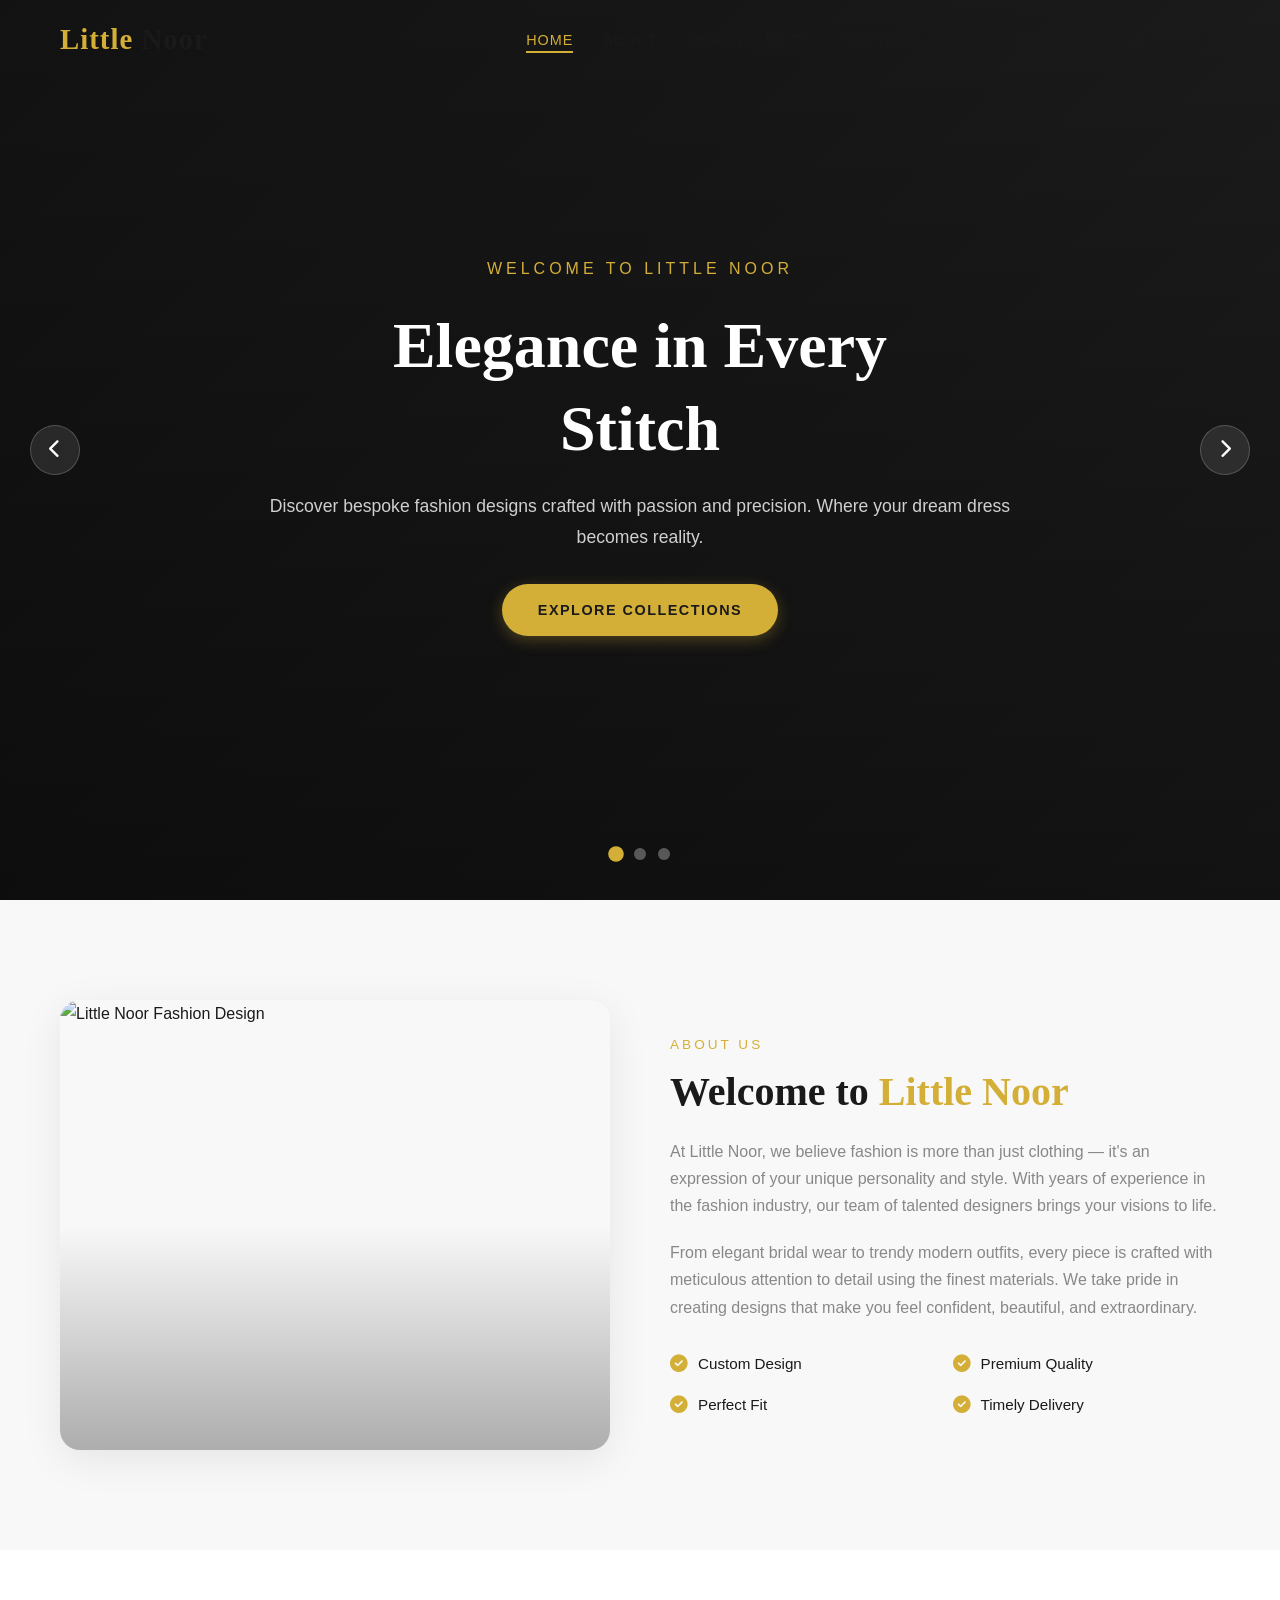
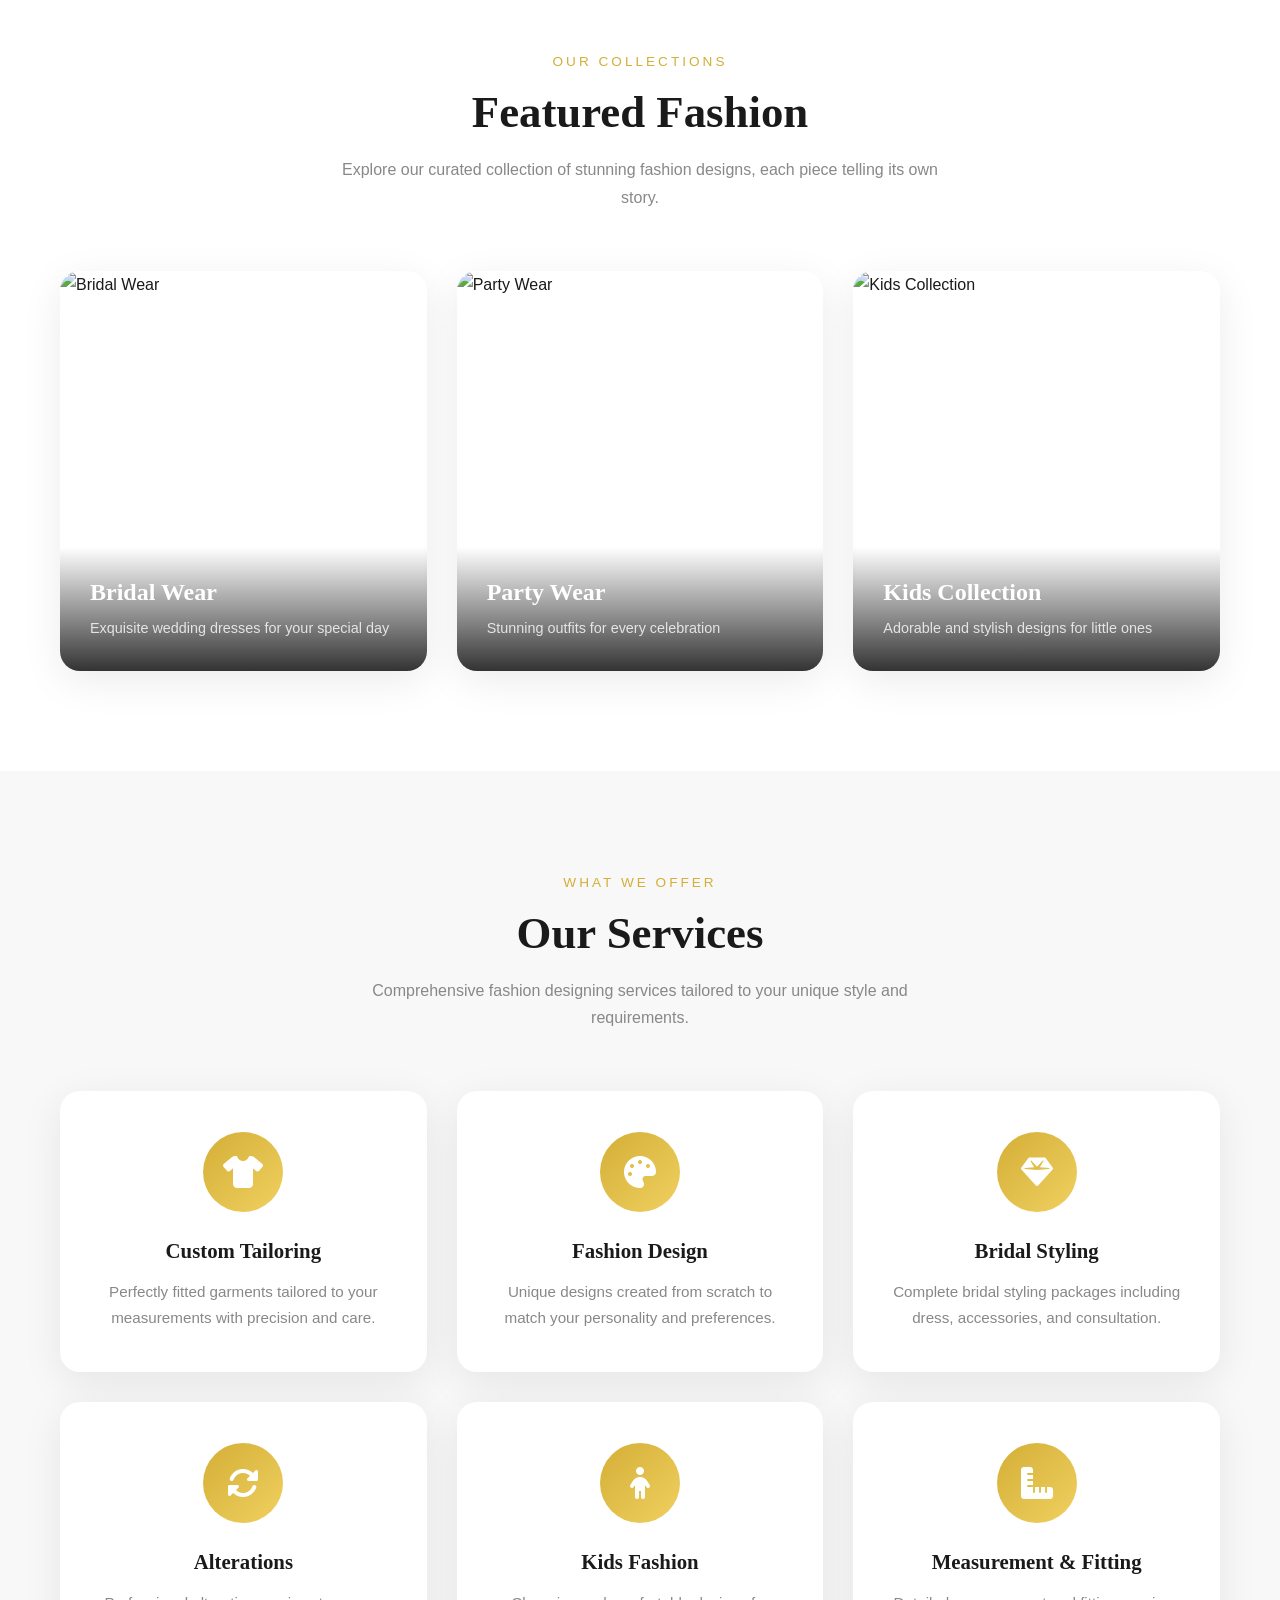
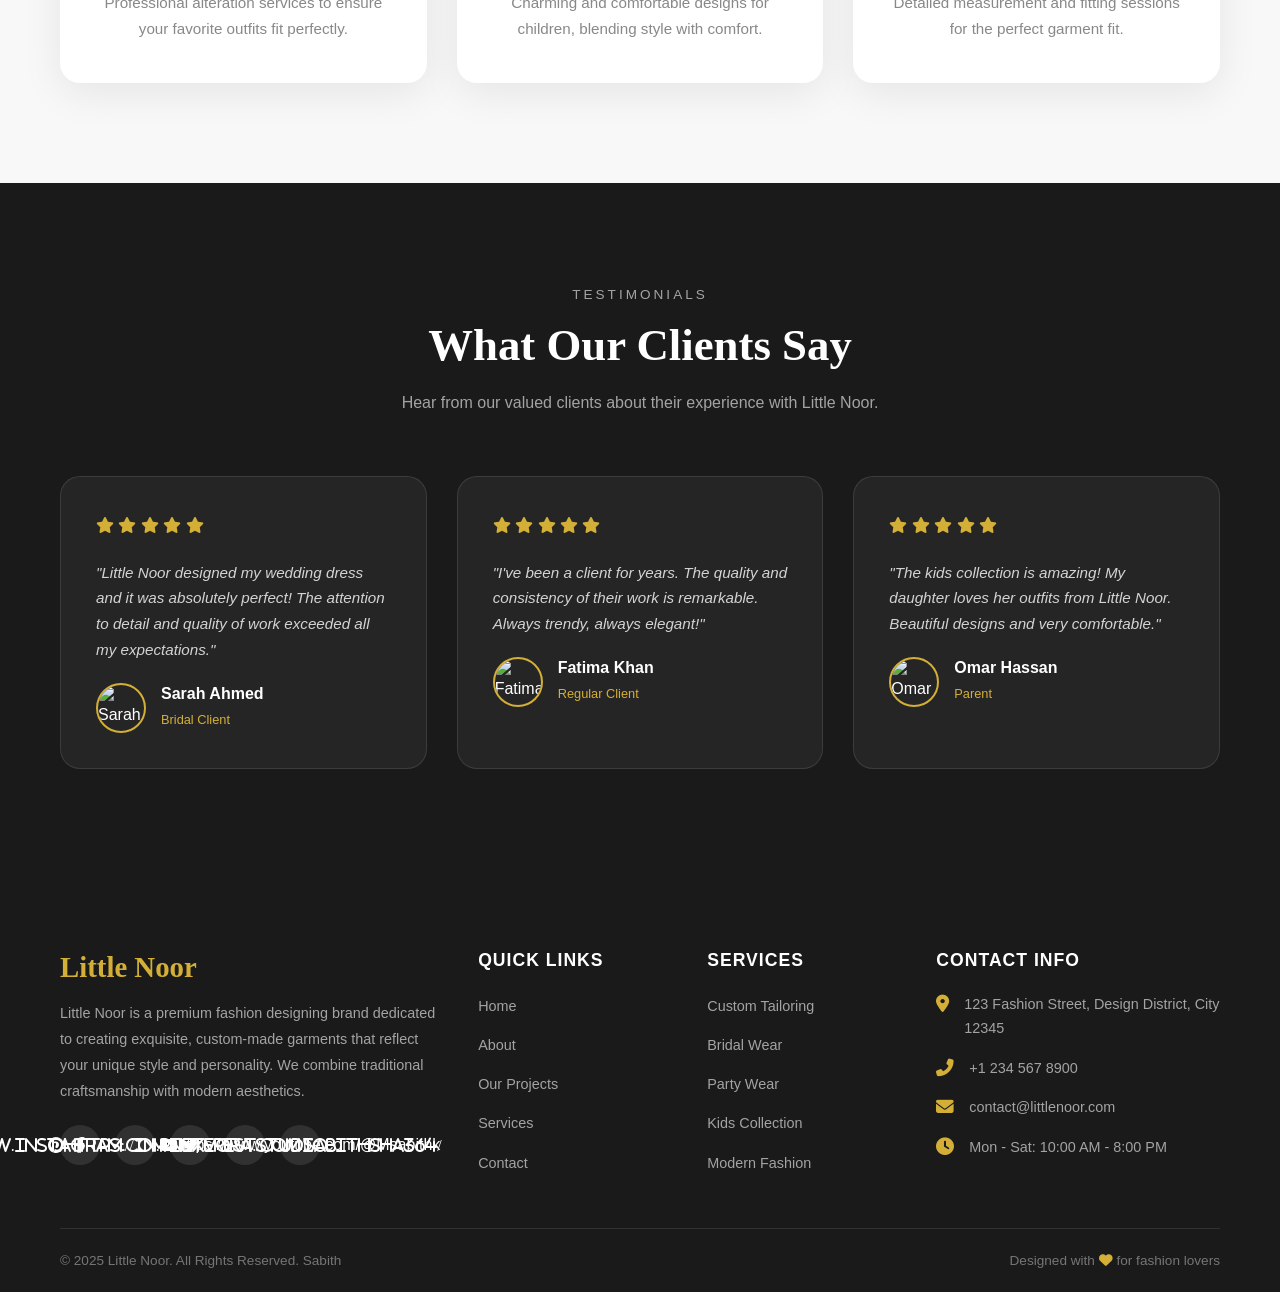
==== commit a656ca9c: "Update index.html" ====
--- a/index.html
+++ b/index.html
@@ -260,10 +260,10 @@
                     <p>Little Noor is a premium fashion designing brand dedicated to creating exquisite, custom-made garments that reflect your unique style and personality. We combine traditional craftsmanship with modern aesthetics.</p>
                     <div class="footer-social">
                         <a href="#"><i class="fab fa-facebook-f"></i></a>
-                        <a href="#"><i class="fab fa-instagram"></i></a>
+                        <a href="#"><i class="fab fa-instagram">www.instagram.com/nexvora.studio</i></a>
                         <a href="#"><i class="fab fa-twitter"></i></a>
-                        <a href="#"><i class="fab fa-pinterest"></i></a>
-                        <a href="#"><i class="fab fa-youtube"></i></a>
+                        <a href="#"><i class="fab fa-pinterest">https://in.pinterest.com/sabithsha364/</i></a>
+                        <a href="#"><i class="fab fa-youtube"></i>https://www.youtube.com/@Msabithk</a>
                     </div>
                 </div>
                 <div>
